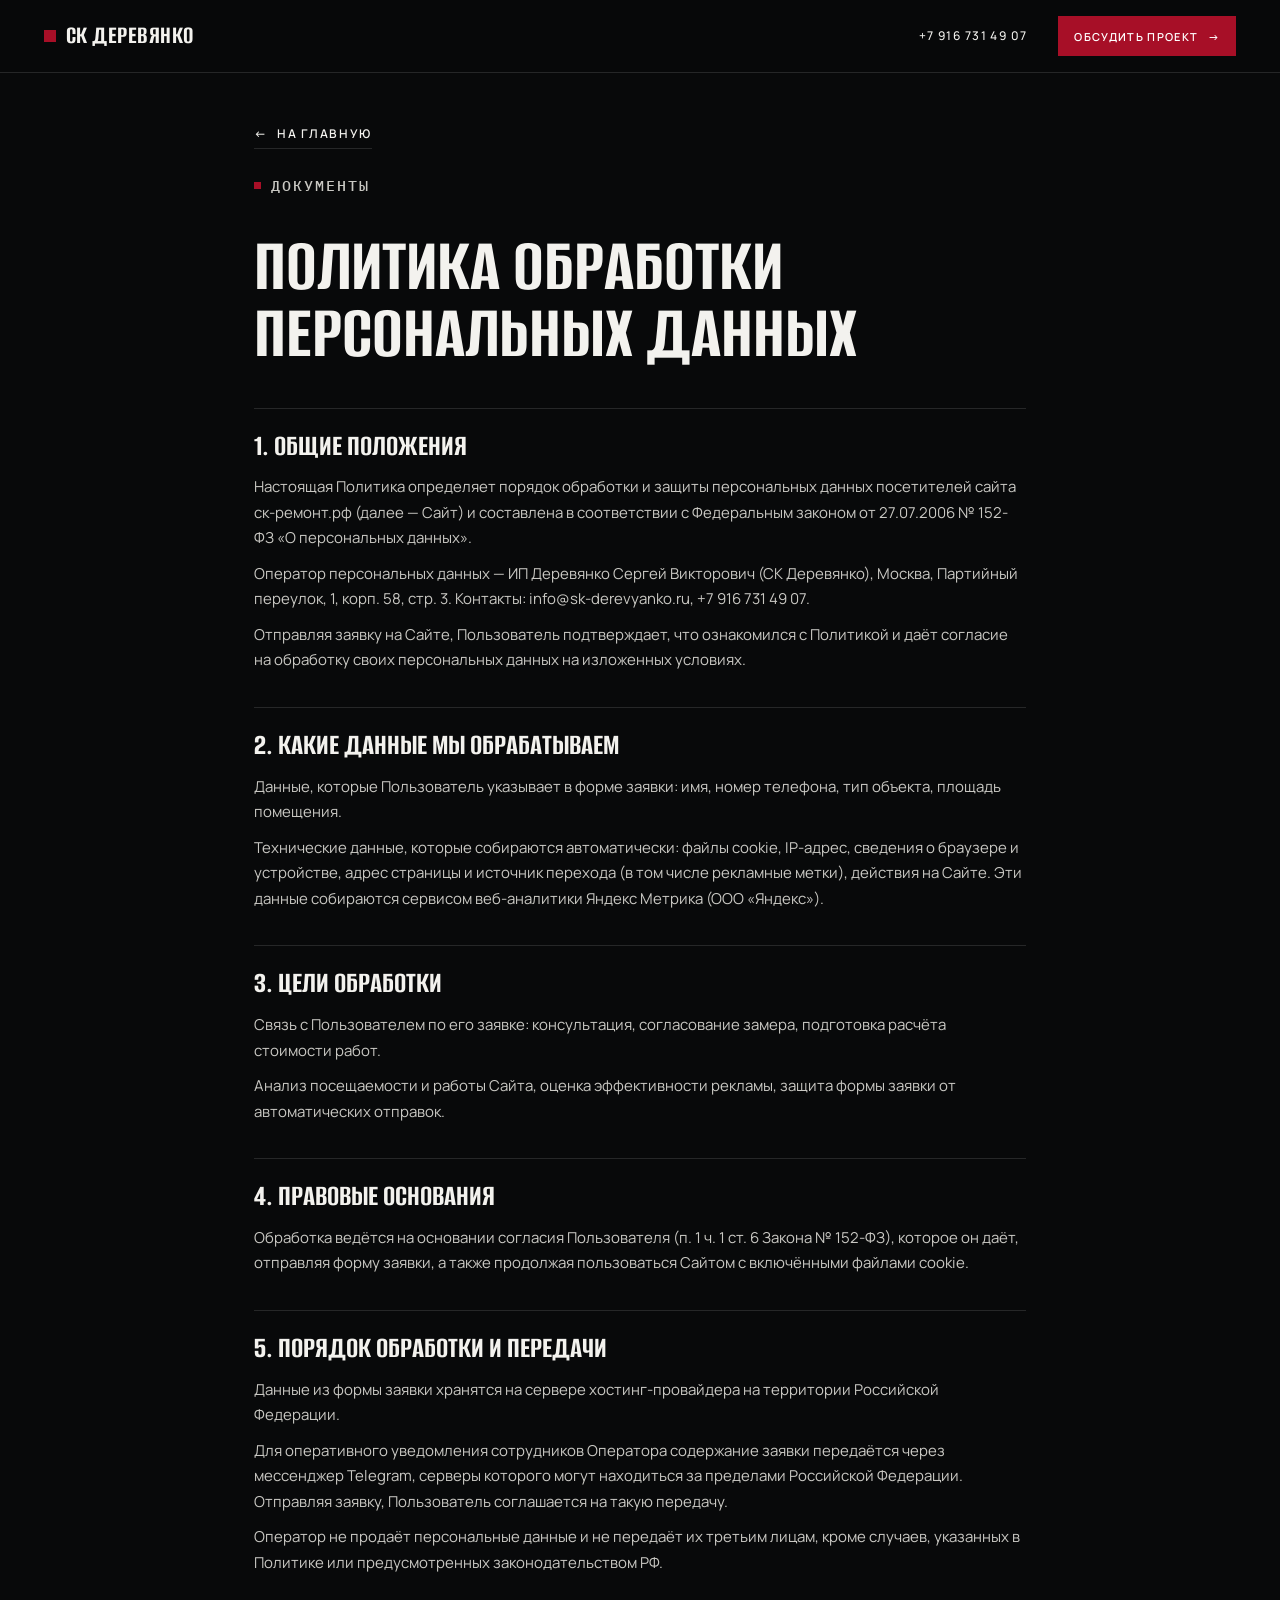
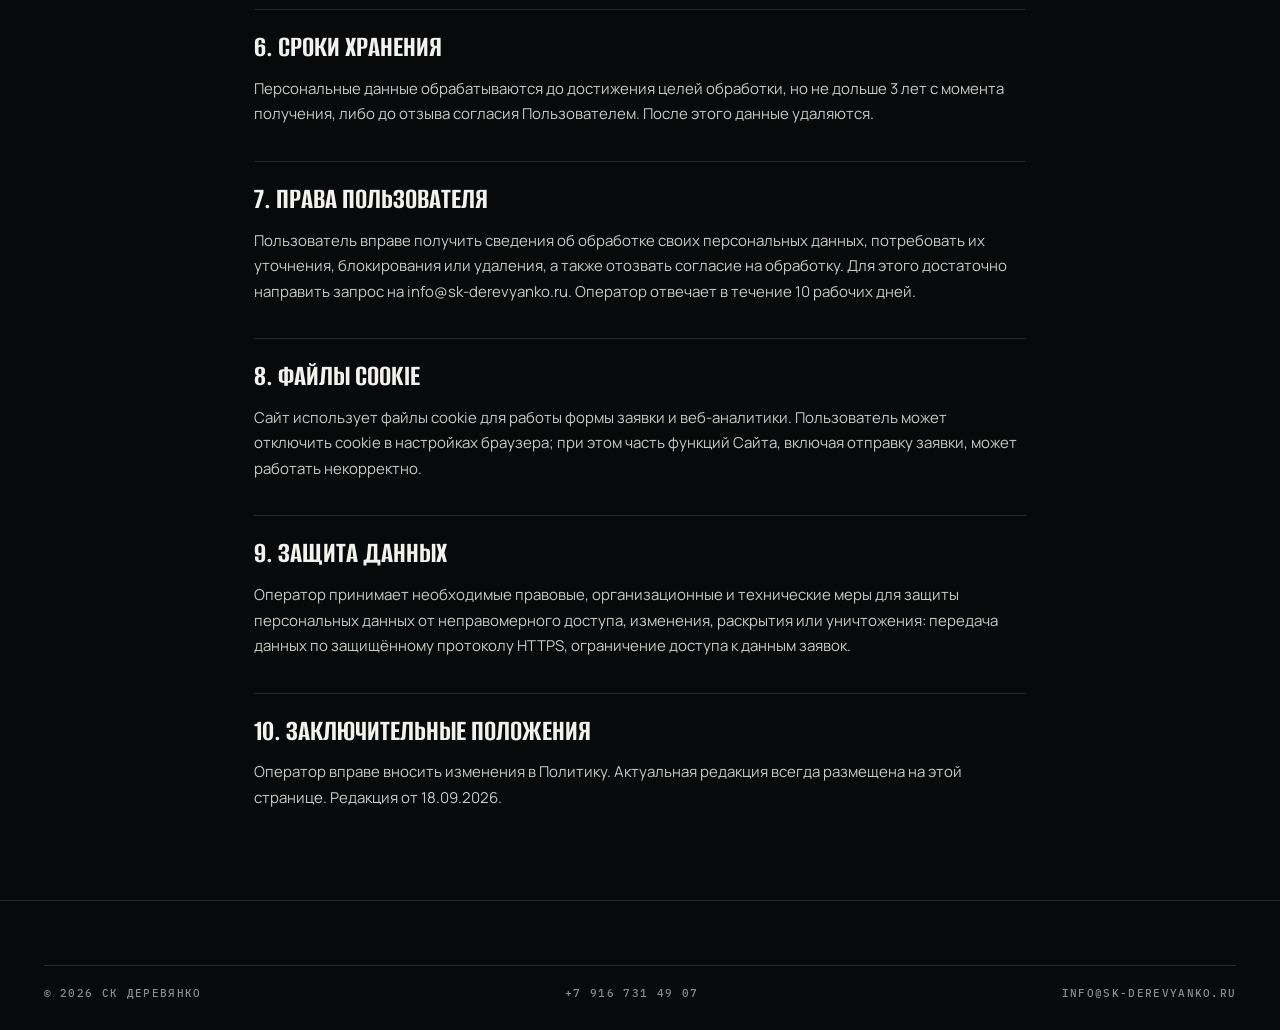
==== politika.html @ c88c9249 "Своя страница политики обработки персональных данных вместо ссылки на старый сайт Co-Authored-By: Cl" ====
<!doctype html><html lang="ru"><head><meta charset="utf-8"><meta name="viewport" content="width=device-width, initial-scale=1">
<title>Политика обработки персональных данных — СК Деревянко</title>
<meta name="robots" content="noindex, nofollow"><meta name="yandex" content="noindex, nofollow"><meta name="theme-color" content="#08090A">
<link rel="icon" href="assets/img/favicon.svg" type="image/svg+xml">
<link rel="preconnect" href="https://fonts.googleapis.com"><link rel="preconnect" href="https://fonts.gstatic.com" crossorigin>
<link rel="stylesheet" href="https://fonts.googleapis.com/css2?family=Alumni+Sans:wght@700;800&family=Manrope:wght@400;500;600&family=IBM+Plex+Mono:wght@500&display=swap">
<link rel="stylesheet" href="assets/css/site.css?v=5c4cd263">
</head><body class="policy-page">
<header class="hdr solid"><div class="hdr-in"><a class="logo" href="./"><i></i><b>СК Деревянко</b></a><a class="hdr-tel" href="tel:+79167314907">+7 916 731 49 07</a><a class="btn btn-s" href="./#form">Обсудить проект <span>→</span></a></div></header>
<main class="policy"><a class="lnk" href="./"><span>←</span> На главную</a>
<p class="lbl"><i></i>Документы</p><h1 class="mid">Политика обработки персональных данных</h1>
<section><h2>1. Общие положения</h2><p>Настоящая Политика определяет порядок обработки и защиты персональных данных посетителей сайта ск-ремонт.рф (далее — Сайт) и составлена в соответствии с Федеральным законом от 27.07.2006 № 152-ФЗ «О персональных данных».</p><p>Оператор персональных данных — ИП Деревянко Сергей Викторович (СК Деревянко), Москва, Партийный переулок, 1, корп. 58, стр. 3. Контакты: info@sk-derevyanko.ru, +7 916 731 49 07.</p><p>Отправляя заявку на Сайте, Пользователь подтверждает, что ознакомился с Политикой и даёт согласие на обработку своих персональных данных на изложенных условиях.</p></section>
<section><h2>2. Какие данные мы обрабатываем</h2><p>Данные, которые Пользователь указывает в форме заявки: имя, номер телефона, тип объекта, площадь помещения.</p><p>Технические данные, которые собираются автоматически: файлы cookie, IP-адрес, сведения о браузере и устройстве, адрес страницы и источник перехода (в том числе рекламные метки), действия на Сайте. Эти данные собираются сервисом веб-аналитики Яндекс Метрика (ООО «Яндекс»).</p></section>
<section><h2>3. Цели обработки</h2><p>Связь с Пользователем по его заявке: консультация, согласование замера, подготовка расчёта стоимости работ.</p><p>Анализ посещаемости и работы Сайта, оценка эффективности рекламы, защита формы заявки от автоматических отправок.</p></section>
<section><h2>4. Правовые основания</h2><p>Обработка ведётся на основании согласия Пользователя (п. 1 ч. 1 ст. 6 Закона № 152-ФЗ), которое он даёт, отправляя форму заявки, а также продолжая пользоваться Сайтом с включёнными файлами cookie.</p></section>
<section><h2>5. Порядок обработки и передачи</h2><p>Данные из формы заявки хранятся на сервере хостинг-провайдера на территории Российской Федерации.</p><p>Для оперативного уведомления сотрудников Оператора содержание заявки передаётся через мессенджер Telegram, серверы которого могут находиться за пределами Российской Федерации. Отправляя заявку, Пользователь соглашается на такую передачу.</p><p>Оператор не продаёт персональные данные и не передаёт их третьим лицам, кроме случаев, указанных в Политике или предусмотренных законодательством РФ.</p></section>
<section><h2>6. Сроки хранения</h2><p>Персональные данные обрабатываются до достижения целей обработки, но не дольше 3 лет с момента получения, либо до отзыва согласия Пользователем. После этого данные удаляются.</p></section>
<section><h2>7. Права Пользователя</h2><p>Пользователь вправе получить сведения об обработке своих персональных данных, потребовать их уточнения, блокирования или удаления, а также отозвать согласие на обработку. Для этого достаточно направить запрос на info@sk-derevyanko.ru. Оператор отвечает в течение 10 рабочих дней.</p></section>
<section><h2>8. Файлы cookie</h2><p>Сайт использует файлы cookie для работы формы заявки и веб-аналитики. Пользователь может отключить cookie в настройках браузера; при этом часть функций Сайта, включая отправку заявки, может работать некорректно.</p></section>
<section><h2>9. Защита данных</h2><p>Оператор принимает необходимые правовые, организационные и технические меры для защиты персональных данных от неправомерного доступа, изменения, раскрытия или уничтожения: передача данных по защищённому протоколу HTTPS, ограничение доступа к данным заявок.</p></section>
<section><h2>10. Заключительные положения</h2><p>Оператор вправе вносить изменения в Политику. Актуальная редакция всегда размещена на этой странице. Редакция от 18.09.2026.</p></section>
</main>
<footer class="ftr"><div class="ftr-bot"><span>© 2026 СК Деревянко</span><a href="tel:+79167314907">+7 916 731 49 07</a><a href="mailto:info@sk-derevyanko.ru">info@sk-derevyanko.ru</a></div></footer>
</body></html>
---- assets/css/site.css ----
/* СК Деревянко — dark editorial architecture */
:root{
  --bg:#08090A; --bg2:#141516; --tx:#F3F2EE; --tx2:#8B8B87; --line:rgba(255,255,255,.12);
  --red:#A70F27; --red2:#8E1023;
  --pad:clamp(16px,3.4vw,56px); --gap:clamp(12px,1.6vw,24px);
  --disp:"Alumni Sans","Arial Narrow",sans-serif; --body:"Manrope",system-ui,sans-serif; --mono:"IBM Plex Mono",ui-monospace,monospace;
  --giant:clamp(84px,12.4vw,210px); --ease:cubic-bezier(.2,.7,.1,1);
  color-scheme:dark;
}
*,*::before,*::after{box-sizing:border-box}
html{-webkit-text-size-adjust:100%;scroll-behavior:smooth;scroll-padding-top:72px}
body{margin:0;background:var(--bg);color:var(--tx);font:400 16px/1.6 var(--body);overflow-x:hidden;-webkit-font-smoothing:antialiased}
img{display:block;max-width:100%;height:auto}
picture{display:block}
a{color:inherit;text-decoration:none}
button{font:inherit;color:inherit;background:none;border:0;padding:0;cursor:pointer}
h1,h2,h3,p,ul,ol,dl,dd,figure,blockquote{margin:0}
ul,ol{padding:0;list-style:none}
::selection{background:var(--red);color:#fff}
:focus-visible{outline:1px solid var(--red);outline-offset:4px}
.skip{position:absolute;left:-9999px;top:8px;z-index:100;background:var(--tx);color:var(--bg);padding:8px 14px}
.skip:focus{left:8px}

/* ── общие элементы ───────────────────────────────────────── */
.lbl{font:500 11px/1.2 var(--mono);letter-spacing:.14em;text-transform:uppercase;color:var(--tx2);display:flex;align-items:center;gap:10px}
.lbl i{width:7px;height:7px;background:var(--red);flex:none}
.giant{font:700 var(--giant)/.84 var(--disp);text-transform:uppercase;letter-spacing:-.01em}
.mid{font:700 clamp(52px,6.4vw,104px)/.88 var(--disp);text-transform:uppercase}
.ln{display:block;overflow:hidden;padding-bottom:.02em}
.ln>span{display:inline-block;transform:translateY(105%);transition:transform 1.1s var(--ease)}
.in .ln>span,.ln.in>span{transform:none}
.ln:nth-child(2)>span{transition-delay:.08s}.ln:nth-child(3)>span{transition-delay:.16s}
.ind{padding-left:1.1em}
.num{font:500 12px/1 var(--mono);letter-spacing:.12em;color:var(--red);text-transform:uppercase}
.btn{display:inline-flex;align-items:center;gap:14px;height:56px;padding:0 26px;background:var(--red);color:#fff;
  font:600 13px/1 var(--body);letter-spacing:.12em;text-transform:uppercase;white-space:nowrap;transition:background .3s,transform .3s var(--ease)}
.btn span{transition:transform .3s var(--ease)}
.btn:hover{background:var(--red2)}
.btn:hover span{transform:translateX(4px)}
.btn-s{height:40px;padding:0 16px;font-size:11px;gap:10px}
.lnk{display:inline-flex;align-items:center;gap:10px;font:600 12px/1 var(--body);letter-spacing:.14em;text-transform:uppercase;
  padding:8px 0;border-bottom:1px solid var(--line);transition:border-color .3s,color .3s}
.lnk:hover{border-color:var(--red);color:#fff}
.rv{opacity:0;transform:translateY(28px);transition:opacity .9s var(--ease),transform .9s var(--ease)}
.rv.in{opacity:1;transform:none}
.mask img{clip-path:inset(100% 0 0 0);transform:scale(1.12);transition:clip-path 1.3s var(--ease),transform 1.8s var(--ease)}
.mask.in img{clip-path:inset(0 0 0 0);transform:scale(1)}
.no-js .rv,.no-js .ln>span{opacity:1;transform:none}
.no-js .mask img{clip-path:none;transform:none}
.sec{padding:clamp(96px,14vw,200px) var(--pad) 0;position:relative}
.sec-head{display:grid;grid-template-columns:repeat(12,1fr);column-gap:var(--gap);align-items:end;margin-bottom:clamp(48px,7vw,110px)}
.sec-head .lbl{grid-column:1/-1;margin-bottom:28px}
.sec-head .giant{grid-column:1/9}
.sec-note{grid-column:9/13;color:var(--tx2);font-size:15px;max-width:34ch;padding-bottom:1.2em;border-top:1px solid var(--line);padding-top:16px}

/* ── header ───────────────────────────────────────────────── */
.hdr{position:fixed;inset:0 0 auto;z-index:50;transition:transform .5s var(--ease),background .4s,border-color .4s;border-bottom:1px solid transparent}
.hdr-in{display:flex;align-items:center;gap:clamp(16px,2.4vw,40px);height:72px;padding:0 var(--pad)}
.hdr.solid{background:rgba(8,9,10,.82);backdrop-filter:blur(14px);-webkit-backdrop-filter:blur(14px);border-color:var(--line)}
.hdr.hide{transform:translateY(-100%)}
.logo{display:flex;align-items:center;gap:10px;margin-right:auto;font:700 26px/1 var(--disp);text-transform:uppercase;letter-spacing:.02em}
.logo i{width:12px;height:12px;background:var(--red)}
.nav{display:flex;gap:clamp(16px,2vw,34px)}
.nav a,.hdr-tel{font:500 12px/1 var(--body);letter-spacing:.12em;text-transform:uppercase;color:var(--tx2);transition:color .3s;position:relative}
.nav a::after{content:"";position:absolute;left:0;right:100%;bottom:-8px;height:1px;background:var(--red);transition:right .4s var(--ease)}
.nav a:hover,.nav a.act,.hdr-tel:hover{color:var(--tx)}
.nav a:hover::after,.nav a.act::after{right:0}
.hdr-tel{color:var(--tx);white-space:nowrap}
.burger{display:none;width:44px;height:44px;position:relative}
.burger i{position:absolute;left:10px;right:10px;height:1.5px;background:var(--tx);transition:transform .4s var(--ease),top .4s var(--ease)}
.burger i:first-child{top:17px}.burger i:last-child{top:26px}
.burger[aria-expanded=true] i:first-child{top:21px;transform:rotate(45deg)}
.burger[aria-expanded=true] i:last-child{top:21px;transform:rotate(-45deg)}
.menu{position:fixed;inset:0;z-index:45;background:var(--bg);padding:96px var(--pad) calc(32px + env(safe-area-inset-bottom));display:flex;flex-direction:column;gap:40px;overflow-y:auto}
.menu[hidden]{display:none}
.menu nav{display:flex;flex-direction:column}
.menu nav a{font:700 clamp(56px,15vw,96px)/1 var(--disp);text-transform:uppercase;padding:6px 0;border-bottom:1px solid var(--line);display:flex;align-items:baseline;gap:14px}
.menu nav em{font:500 12px/1 var(--mono);font-style:normal;color:var(--red)}
.menu-foot{display:flex;justify-content:space-between;gap:16px;font:600 14px/1.4 var(--body)}

/* ── hero ─────────────────────────────────────────────────── */
.hero{position:relative;min-height:100vh;min-height:100svh;padding:104px var(--pad) 40px;display:grid;
  grid-template-columns:repeat(12,1fr);grid-template-rows:auto 1fr auto;column-gap:var(--gap)}
.hero-top{grid-column:1/7;grid-row:1;display:flex;justify-content:space-between;gap:24px;position:relative;z-index:2}
.coord{font:400 11px/1.6 var(--mono);color:var(--tx2);letter-spacing:.08em;text-align:right}
.hero-img{grid-column:7/13;grid-row:1/4;margin-top:-104px;margin-right:calc(var(--pad)*-1);position:relative;height:100svh;max-height:1100px;min-height:640px}
.hero-img picture,.hero-img img{height:100%;width:100%;object-fit:cover}
.hero-img::after{content:"";position:absolute;inset:0;background:linear-gradient(90deg,var(--bg) 0,rgba(8,9,10,.35) 28%,rgba(8,9,10,0) 60%),linear-gradient(0deg,rgba(8,9,10,.7),rgba(8,9,10,0) 40%);pointer-events:none}
.cap{position:absolute;right:var(--pad);top:108px;z-index:2;display:flex;flex-direction:column;align-items:flex-end;gap:6px;font:500 11px/1 var(--mono);letter-spacing:.14em}
.cap span:first-child{color:var(--red)}
.hero-h{grid-column:1/-1;grid-row:2;align-self:center;position:relative;z-index:2;margin:40px 0}
.hero-h .big{display:block;font:800 clamp(92px,15.2vw,262px)/.8 var(--disp);text-transform:uppercase;letter-spacing:-.012em}
.hero-h .big .ln:nth-child(2){padding-left:.9em}
.hero-h .sub{display:block;margin:22px 0 0 calc(.9 * clamp(92px,15.2vw,262px));font:500 12px/1.4 var(--mono);letter-spacing:.16em;text-transform:uppercase;color:var(--tx2)}
.hero-foot{grid-column:1/-1;grid-row:3;display:grid;grid-template-columns:repeat(12,1fr);column-gap:var(--gap);align-items:end;position:relative;z-index:2}
.hero-txt{grid-column:1/5;font-size:clamp(16px,1.3vw,19px);line-height:1.5;max-width:36ch}
.gift{grid-column:5/8;display:flex;gap:10px;align-items:center;font:500 11px/1.4 var(--mono);letter-spacing:.12em;text-transform:uppercase;color:var(--tx)}
.gift i{width:8px;height:8px;background:var(--red);flex:none;animation:pulse 2.4s infinite}
@keyframes pulse{50%{opacity:.25}}
.hero-act{grid-column:8/13;display:flex;align-items:center;justify-content:flex-end;gap:28px;flex-wrap:wrap}
.scroll-line{position:absolute;left:var(--pad);bottom:0;width:1px;height:28px;background:var(--line);overflow:hidden}
.scroll-line i{position:absolute;inset:0;background:var(--red);animation:drop 2s var(--ease) infinite}
@keyframes drop{0%{transform:translateY(-100%)}100%{transform:translateY(100%)}}

/* ── statement ────────────────────────────────────────────── */
.stmt{position:relative;padding:clamp(140px,18vw,280px) var(--pad);min-height:120vh;display:flex;flex-direction:column;justify-content:center;overflow:hidden;border-top:1px solid var(--line)}
.stmt .giant{position:relative;z-index:2;font-size:clamp(88px,14vw,240px);mix-blend-mode:difference}
.stmt-pic{position:absolute;width:clamp(120px,15vw,230px);z-index:1}
.stmt-pic img{aspect-ratio:3/4;object-fit:cover;filter:grayscale(.35) brightness(.8)}
.stmt-pic figcaption{margin-top:10px;font:500 10px/1 var(--mono);letter-spacing:.14em;text-transform:uppercase;color:var(--tx2)}
.s1{left:52%;top:7%}.s2{right:6%;top:30%;width:clamp(100px,11vw,170px)}.s3{left:14%;bottom:8%}.s4{left:40%;bottom:5%;width:clamp(110px,12vw,190px)}
.stmt-txt{position:relative;z-index:2;align-self:flex-end;max-width:40ch;margin-top:clamp(40px,5vw,80px);color:var(--tx2);font-size:clamp(15px,1.2vw,18px);border-top:1px solid var(--line);padding-top:18px}

/* ── projects ─────────────────────────────────────────────── */
.prj-grid{display:grid;grid-template-columns:repeat(12,1fr);column-gap:var(--gap);row-gap:clamp(48px,5vw,80px);align-items:start}
.card{position:relative}
.card-open{display:block;width:100%;overflow:hidden;position:relative;cursor:pointer}
.card-open img{width:100%;object-fit:cover;transition:clip-path 1.3s var(--ease),transform 1.2s var(--ease),filter .6s}
.card:hover .card-open img,.case-main:hover img{transform:scale(1.03)}
.dot{position:absolute;left:16px;top:16px;width:9px;height:9px;background:var(--red);opacity:0;transform:scale(0);transition:.4s var(--ease)}
.card:hover .dot{opacity:1;transform:none}
.card-meta{display:grid;grid-template-columns:auto 1fr;column-gap:20px;align-items:baseline;margin-top:16px;border-top:1px solid var(--line);padding-top:14px}
.card-meta h3{font:700 clamp(30px,2.8vw,46px)/.95 var(--disp);text-transform:uppercase;grid-column:1/-1;margin:10px 0 10px;transition:color .3s}
.card:hover h3{color:#fff}
.card-meta ul{grid-column:1/-1;display:flex;flex-wrap:wrap;gap:6px 18px;font:500 11px/1.3 var(--mono);letter-spacing:.12em;text-transform:uppercase;color:var(--tx2)}
.prj-grid .card{grid-column:span 4}
.prj-grid .card img{aspect-ratio:4/5}

/* ── case study ───────────────────────────────────────────── */
.case{display:grid;grid-template-columns:repeat(12,1fr);column-gap:var(--gap);row-gap:clamp(32px,4vw,64px);border-top:1px solid var(--line);margin-top:clamp(96px,14vw,200px)}
.case-head{grid-column:1/-1;display:flex;flex-direction:column;gap:28px}
.case-head{position:relative;z-index:2;pointer-events:none}
.case-head .giant{font-size:clamp(84px,15vw,270px);white-space:nowrap;mix-blend-mode:difference}
.case-main{grid-column:1/9;position:relative;margin-top:calc(clamp(96px,16vw,280px)*-.5)}
.case-main img{aspect-ratio:3/2;width:100%;object-fit:cover;transition:clip-path 1.3s var(--ease),transform 1.2s var(--ease)}
.case-spec{grid-column:10/13;align-self:end;display:flex;flex-direction:column}
.case-spec div{border-top:1px solid var(--line);padding:14px 0 18px}
.case-spec dt{font:500 11px/1 var(--mono);letter-spacing:.14em;text-transform:uppercase;color:var(--tx2);margin-bottom:10px}
.case-spec dd{font:700 clamp(24px,2.1vw,34px)/1 var(--disp);text-transform:uppercase}
.case-txt{grid-column:2/7;font-size:clamp(17px,1.4vw,21px);line-height:1.55}
.case-row{grid-column:1/-1;display:grid;grid-template-columns:repeat(12,1fr);column-gap:var(--gap);align-items:start}
.case-row figure:nth-child(1){grid-column:1/4}
.case-row figure:nth-child(2){grid-column:5/10;margin-top:clamp(60px,8vw,140px)}
.case-row figure:nth-child(3){grid-column:10/13}
.case-row img{width:100%;aspect-ratio:3/4;object-fit:cover}
.case-row figure:nth-child(2) img{aspect-ratio:1}
.case-row figcaption{display:flex;justify-content:space-between;margin-top:12px;font:500 11px/1 var(--mono);letter-spacing:.14em;text-transform:uppercase}
.case-row figcaption span{color:var(--red)}

/* ── services ─────────────────────────────────────────────── */
.box{position:relative;border:1px solid var(--line);background:linear-gradient(180deg,rgba(255,255,255,.02),transparent);padding:clamp(22px,2.4vw,36px);
  display:flex;flex-direction:column;gap:16px;transition:border-color .4s,background .4s}
.box:hover{border-color:rgba(255,255,255,.28);background:var(--bg2)}
.box h3{font:700 clamp(34px,3.2vw,54px)/.92 var(--disp);text-transform:uppercase}
.box p{color:var(--tx2);font-size:15px}
.box .price{margin-top:auto;padding-top:20px;border-top:1px solid var(--line);font:700 clamp(40px,3.6vw,60px)/1 var(--disp);color:var(--tx)}
.price small{font:500 13px/1 var(--mono);color:var(--tx2);margin-left:6px;letter-spacing:.06em}
.box .lnk{align-self:flex-start}
.svc-design{display:grid;grid-template-columns:repeat(12,1fr);column-gap:var(--gap)}
.svc-design .box:nth-child(1){grid-column:1/7}
.svc-design .box:nth-child(2){grid-column:7/13}
.art{height:clamp(110px,11vw,160px);margin:-4px 0 8px;color:var(--tx2)}
.art svg{height:100%;width:auto;fill:none;stroke:currentColor;stroke-width:1}
.art svg .t{stroke-dasharray:3 4;stroke:var(--red)}
.art circle{fill:var(--red);stroke:none}
.svc-sub{display:flex;align-items:center;gap:12px;margin:clamp(72px,9vw,140px) 0 28px;font:500 12px/1 var(--mono);letter-spacing:.14em;text-transform:uppercase;color:var(--tx2)}
.svc-sub i{width:7px;height:7px;background:var(--red)}
.svc-tariffs{display:grid;grid-template-columns:repeat(3,1fr);gap:0}
.tariff{border-right-width:0}
.tariff:last-child{border-right-width:1px}
.tariff dl{display:flex;flex-direction:column;gap:12px;margin-top:8px}
.tariff dt{font:500 10px/1 var(--mono);letter-spacing:.14em;text-transform:uppercase;color:var(--red);margin-bottom:4px}
.tariff dd{font-size:14px;line-height:1.5;color:var(--tx)}
.svc-foot{margin-top:24px;color:var(--tx2);font-size:14px;max-width:60ch}

/* ── numbers ──────────────────────────────────────────────── */
.nums-list{display:grid;grid-template-columns:repeat(4,1fr);border-top:1px solid var(--line)}
.nums-list li{padding:28px 20px 36px 0;border-bottom:1px solid var(--line);display:flex;flex-direction:column;gap:14px}
.nums-list li+li{padding-left:20px;border-left:1px solid var(--line)}
.nums-list b{font:800 clamp(72px,7.6vw,136px)/.8 var(--disp);letter-spacing:-.01em;text-transform:uppercase;white-space:nowrap}
.nums-list li:nth-child(odd) b{color:var(--tx)}
.nums-list span{font:500 12px/1.3 var(--mono);letter-spacing:.14em;text-transform:uppercase;color:var(--tx2)}
.nums-list li.wide{grid-column:1/-1;border-left:0;padding-left:0;flex-direction:row;align-items:flex-end;justify-content:space-between;gap:24px}
.nums-list li.wide b{font-size:clamp(64px,8.6vw,150px)}
.nums-list li.wide span{text-align:right}
.nums-facts{display:flex;flex-wrap:wrap;gap:10px 32px;margin-top:28px;font-size:14px;color:var(--tx2)}
.nums-facts li{display:flex;align-items:center;gap:10px}
.nums-facts li::before{content:"";width:5px;height:5px;background:var(--red)}

/* ── about ────────────────────────────────────────────────── */
.about{display:grid;grid-template-columns:repeat(12,1fr);column-gap:var(--gap);align-items:start;border-top:1px solid var(--line);margin-top:clamp(96px,14vw,200px)}
.about-head{grid-column:1/-1;display:flex;flex-direction:column;gap:28px;margin-bottom:clamp(40px,5vw,80px)}
.about-pic{grid-column:1/5;background:#EDEBE6;position:relative}
.about-pic img{width:100%;aspect-ratio:2/3;object-fit:cover;object-position:top}
.about-pic figcaption{position:absolute;left:0;right:0;bottom:0;background:var(--bg);padding:12px 0 0;font:500 11px/1 var(--mono);letter-spacing:.14em;text-transform:uppercase;display:flex;justify-content:space-between}
.about-pic figcaption span{color:var(--red)}
.about-txt{grid-column:6/12;display:flex;flex-direction:column;gap:clamp(40px,5vw,80px);padding-top:clamp(20px,4vw,80px)}
blockquote p{font:600 clamp(40px,4.4vw,76px)/.95 var(--disp);text-transform:uppercase}
blockquote p::before{content:"«";color:var(--red);margin-right:.08em}
blockquote p::after{content:"»";color:var(--red);margin-left:.04em}
blockquote footer{margin-top:28px;display:flex;gap:18px;align-items:baseline;font:500 12px/1 var(--mono);letter-spacing:.14em;text-transform:uppercase}
blockquote footer b{font-weight:500;color:var(--tx)}blockquote footer span{color:var(--tx2)}
.about-txt>p{color:var(--tx2);max-width:52ch;font-size:16px;border-top:1px solid var(--line);padding-top:18px}

/* ── process ──────────────────────────────────────────────── */
.proc{display:grid;grid-template-columns:repeat(12,1fr);column-gap:var(--gap);align-items:start}
.proc-head{grid-column:1/6;position:sticky;top:120px;display:flex;flex-direction:column;gap:28px}
.proc-head .giant{font-size:clamp(76px,9vw,160px)}
.proc-head .sec-note{border:0;padding:0}
.steps{grid-column:7/13;counter-reset:s}
.step{display:grid;grid-template-columns:clamp(84px,9vw,150px) 1fr;column-gap:20px;padding:26px 0 34px;border-top:1px solid var(--line)}
.step:last-child{border-bottom:1px solid var(--line)}
.step-n{font:800 clamp(64px,6.4vw,112px)/.8 var(--disp);color:rgba(243,242,238,.14);transition:color .5s}
.step.act .step-n{color:var(--red)}
.step h3{font:700 clamp(30px,2.6vw,44px)/1 var(--disp);text-transform:uppercase;margin:4px 0 10px}
.step p{color:var(--tx2);font-size:15px;max-width:44ch}

/* ── faq ──────────────────────────────────────────────────── */
.faq{display:grid;grid-template-columns:repeat(12,1fr);column-gap:var(--gap)}
.faq-head{grid-column:1/5;display:flex;flex-direction:column;gap:28px}
.faq-list{grid-column:6/13}
details{border-top:1px solid var(--line)}
details:last-child{border-bottom:1px solid var(--line)}
summary{list-style:none;cursor:pointer;display:flex;justify-content:space-between;gap:20px;align-items:center;padding:22px 0;
  font:700 clamp(24px,2vw,32px)/1.05 var(--disp);text-transform:uppercase;transition:color .3s}
summary::-webkit-details-marker{display:none}
summary:hover{color:#fff}
summary i{position:relative;width:14px;height:14px;flex:none}
summary i::before,summary i::after{content:"";position:absolute;left:0;right:0;top:50%;height:1px;background:var(--red);transition:transform .4s var(--ease)}
summary i::after{transform:rotate(90deg)}
details[open] summary i::after{transform:rotate(0)}
details p{color:var(--tx2);padding:0 0 26px;max-width:62ch;font-size:15px}

/* ── cta / form ───────────────────────────────────────────── */
.cta{position:relative;min-height:88vh;margin-top:clamp(96px,14vw,200px);padding:clamp(72px,8vw,120px) var(--pad);border-top:1px solid var(--line);
  display:grid;grid-template-columns:repeat(12,1fr);column-gap:var(--gap);align-content:space-between;overflow:hidden}
.cta .lbl{grid-column:1/-1}
.cta-glow{position:absolute;right:-20vw;bottom:-40vw;width:80vw;height:80vw;border-radius:50%;background:radial-gradient(closest-side,rgba(167,15,39,.28),rgba(167,15,39,0));pointer-events:none}
.cta-h{grid-column:1/-1;font-size:clamp(110px,19vw,340px);margin:40px 0;position:relative}
.cta-side{grid-column:8/13;display:flex;flex-direction:column;align-items:flex-start;gap:22px;position:relative}
.cta-side p{color:var(--tx2);font-size:clamp(16px,1.3vw,19px);max-width:34ch}
.cta-tel{font:700 clamp(40px,4vw,68px)/1 var(--disp);letter-spacing:.01em;white-space:nowrap}
.cta-tel:hover{color:#fff}
.form-sec{display:grid;grid-template-columns:repeat(12,1fr);column-gap:var(--gap);padding-top:clamp(72px,9vw,140px);padding-bottom:clamp(72px,9vw,140px);background:var(--bg2);margin-top:0}
.form-head{grid-column:1/5;display:flex;flex-direction:column;gap:24px}
.form-head>p{color:var(--tx2);max-width:34ch}
.form-alt{display:flex;flex-direction:column;gap:8px;font:600 15px/1.4 var(--body)}
.form-alt a{border-bottom:1px solid var(--line)}
.form-alt a:hover{border-color:var(--red)}
.lead{grid-column:6/13;display:grid;grid-template-columns:1fr 1fr;column-gap:var(--gap);row-gap:28px;align-content:start}
.fld{display:flex;flex-direction:column;gap:8px;border:0;margin:0;padding:0;min-width:0}
.fld span,.fld legend{font:500 11px/1 var(--mono);letter-spacing:.14em;text-transform:uppercase;color:var(--tx2);padding:0}
.fld input:not([type=radio]){width:100%;height:56px;background:transparent;border:0;border-bottom:1px solid rgba(255,255,255,.28);color:var(--tx);
  font:500 20px/1 var(--body);padding:0;border-radius:0;transition:border-color .3s;-moz-appearance:textfield}
.fld input::-webkit-outer-spin-button,.fld input::-webkit-inner-spin-button{-webkit-appearance:none;margin:0}
.fld input:focus{outline:0;border-color:var(--red)}
.fld.err input{border-color:#ff4d63}
.types{grid-column:1/-1}
.types legend{margin-bottom:14px}
.types div{display:flex;flex-wrap:wrap;gap:8px}
.types label{position:relative;cursor:pointer}
.types input{position:absolute;opacity:0;pointer-events:none}
.types label span{display:block;padding:12px 16px;border:1px solid var(--line);font:500 14px/1 var(--body);color:var(--tx2);letter-spacing:0;text-transform:none;transition:.3s}
.types label:hover span{border-color:rgba(255,255,255,.36);color:var(--tx)}
.types input:checked+span{border-color:var(--red);color:var(--tx);background:rgba(167,15,39,.14)}
.types input:focus-visible+span{outline:1px solid var(--red);outline-offset:3px}
.capf{grid-column:1/-1}
.cap-row{display:flex;align-items:center;gap:12px;flex-wrap:wrap}
.cap-img{display:block;width:160px;height:52px;border:1px solid var(--line)}
.cap-new{width:52px;height:52px;border:1px solid var(--line);background:transparent;color:var(--tx);font-size:22px;cursor:pointer;transition:.3s}
.cap-new:hover{border-color:var(--red)}
.cap-row input{flex:1;min-width:140px;max-width:220px;letter-spacing:.2em;text-transform:uppercase}
.form-act{grid-column:1/-1;display:flex;align-items:center;gap:24px;flex-wrap:wrap;margin-top:8px}
.consent{font-size:12px;color:var(--tx2);max-width:36ch;line-height:1.5}
.consent a{border-bottom:1px solid var(--line)}
.hp{position:absolute;left:-9999px;width:1px;height:1px;overflow:hidden}
.form-msg{grid-column:1/-1;font-size:15px;min-height:1.5em}
.form-msg.ok{color:var(--tx)}.form-msg.bad{color:#ff6b7d}
.lead.sending button{opacity:.6;pointer-events:none}

/* ── footer ───────────────────────────────────────────────── */
.ftr{padding:clamp(64px,8vw,120px) var(--pad) 28px;border-top:1px solid var(--line)}
.ftr-word{font:800 clamp(64px,19.6vw,420px)/.8 var(--disp);text-transform:uppercase;white-space:nowrap;letter-spacing:-.01em;margin-bottom:clamp(48px,6vw,96px)}
.ftr-grid{display:grid;grid-template-columns:repeat(4,1fr);gap:32px var(--gap)}
.ftr-grid .lbl{margin-bottom:16px}
.ftr-grid p:not(.lbl){font-size:15px;line-height:1.9}
.ftr-grid a:hover{color:#fff;border-bottom:1px solid var(--red)}
.ftr-bot{display:flex;justify-content:space-between;gap:16px;flex-wrap:wrap;margin-top:64px;padding-top:20px;border-top:1px solid var(--line);
  font:500 11px/1.4 var(--mono);letter-spacing:.12em;text-transform:uppercase;color:var(--tx2)}
.ftr-note{margin-top:16px;font-size:11px;color:#5d5d5a}

/* ── страница объекта ─────────────────────────────────────── */
.pv{position:fixed;inset:0;z-index:60;background:var(--bg);overflow-y:auto;overscroll-behavior:contain;padding:0 var(--pad) clamp(64px,8vw,120px);
  animation:pvIn .6s var(--ease)}
.pv[hidden]{display:none}
@keyframes pvIn{from{opacity:0;transform:translateY(40px)}to{opacity:1;transform:none}}
.pv-bar{position:sticky;top:0;z-index:2;display:flex;justify-content:space-between;align-items:center;height:72px;background:rgba(8,9,10,.86);
  backdrop-filter:blur(12px);-webkit-backdrop-filter:blur(12px);margin:0 calc(var(--pad)*-1);padding:0 var(--pad);border-bottom:1px solid var(--line)}
.pv-back span{transition:transform .3s var(--ease)}
.pv-back:hover span{transform:translateX(-4px)}
.pv-head{display:grid;grid-template-columns:repeat(12,1fr);column-gap:var(--gap);align-items:end;padding:clamp(56px,8vw,120px) 0 clamp(40px,5vw,72px)}
.pv-head .lbl{grid-column:1/-1;margin-bottom:24px}
.pv-head .giant{grid-column:1/9;font-size:clamp(72px,10.4vw,180px)}
.pv-meta{grid-column:9/13;display:flex;flex-direction:column}
.pv-meta li{display:flex;justify-content:space-between;gap:16px;border-top:1px solid var(--line);padding:12px 0;font:700 clamp(22px,1.8vw,28px)/1 var(--disp);text-transform:uppercase}
.pv-meta span{font:500 11px/1 var(--mono);letter-spacing:.14em;color:var(--tx2);align-self:center}
.pv-grid{columns:3;column-gap:var(--gap)}
.pv-ph{display:block;width:100%;margin:0 0 var(--gap);break-inside:avoid;position:relative;overflow:hidden;background:var(--bg2)}
.pv-ph img{width:100%;transition:transform 1s var(--ease),opacity .4s}
.pv-ph:hover img{transform:scale(1.03)}
.pv-ph span{position:absolute;left:12px;top:12px;font:500 11px/1 var(--mono);letter-spacing:.12em;color:#fff;background:rgba(8,9,10,.6);padding:6px 8px}
.pv-next{display:flex;flex-direction:column;gap:18px;margin-top:clamp(64px,8vw,120px);padding-top:24px;border-top:1px solid var(--line)}
.pv-next b{font:800 clamp(64px,9vw,160px)/.86 var(--disp);text-transform:uppercase;transition:color .3s}
.pv-next em{font-style:normal;color:var(--red);display:inline-block;transition:transform .4s var(--ease)}
.pv-next:hover b{color:#fff}.pv-next:hover em{transform:translateX(12px)}
.pv-cta{display:flex;justify-content:space-between;align-items:center;gap:20px;flex-wrap:wrap;margin-top:clamp(48px,6vw,80px);padding:28px 0;border-top:1px solid var(--line);border-bottom:1px solid var(--line)}
.pv-cta p{font:700 clamp(28px,2.6vw,42px)/1 var(--disp);text-transform:uppercase}
.case-row-link{grid-column:10/13;align-self:start}
.card-meta h3 a:hover{color:#fff}

/* ── lightbox / cursor ────────────────────────────────────── */
.lb{position:fixed;inset:0;z-index:85;background:rgba(8,9,10,.96);display:grid;grid-template-columns:80px 1fr 80px;align-items:center;padding:64px 12px 24px}
.lb[hidden]{display:none}
.lb figure{height:100%;display:flex;flex-direction:column;align-items:center;justify-content:center;gap:14px;min-width:0}
.lb img{max-height:calc(100vh - 140px);max-height:calc(100svh - 140px);width:auto;object-fit:contain}
.lb figcaption{font:500 11px/1.4 var(--mono);letter-spacing:.14em;text-transform:uppercase;color:var(--tx2);text-align:center}
.lb-x{position:absolute;top:18px;right:var(--pad);font:500 12px/1 var(--mono);letter-spacing:.14em;text-transform:uppercase;padding:10px 0}
.lb-p,.lb-n{height:64px;font-size:28px;color:var(--tx2);transition:color .3s}
.lb-p:hover,.lb-n:hover{color:var(--red)}
.cursor{position:fixed;left:0;top:0;z-index:90;width:84px;height:84px;margin:-42px 0 0 -42px;border-radius:50%;background:var(--red);color:#fff;
  display:flex;align-items:center;justify-content:center;font:600 12px/1 var(--mono);letter-spacing:.16em;text-transform:uppercase;
  pointer-events:none;transform:scale(0);transition:transform .35s var(--ease)}
.cursor.on{transform:scale(1)}
@media (hover:hover) and (pointer:fine){[data-view],[data-view] .card-open{cursor:none}}

/* ── мобильная кнопка заявки ─────────────────────────────── */
.m-cta{display:none}
@media (max-width:900px){
  .m-cta{display:flex;align-items:center;justify-content:space-between;position:fixed;left:12px;right:12px;bottom:calc(12px + env(safe-area-inset-bottom));
    z-index:40;height:56px;padding:0 22px;background:var(--red);color:#fff;font:600 13px/1 var(--body);letter-spacing:.12em;text-transform:uppercase;
    box-shadow:0 10px 30px rgba(0,0,0,.45);transition:transform .45s var(--ease),opacity .3s}
  .m-cta.off{transform:translateY(calc(100% + 24px));opacity:0;pointer-events:none}
  .menu-open .m-cta{display:none}
  .ftr{padding-bottom:calc(96px + env(safe-area-inset-bottom))}
}

/* ── адаптив ──────────────────────────────────────────────── */
@media (max-width:1180px){
  .nav{display:none}
  .burger{display:block}
  .svc-tariffs{grid-template-columns:1fr 1fr}
  .tariff:nth-child(2){border-right-width:1px}
  .tariff:nth-child(3){grid-column:1/-1;border-top-width:0}
  .nums-list{grid-template-columns:1fr 1fr}
  .nums-list li:nth-child(3){border-left:0;padding-left:0}
}
@media (max-width:900px){
  .hdr-tel{display:none}
  .hero{grid-template-rows:auto auto 1fr auto}
  .hero-img{grid-column:1/-1;grid-row:1/5;margin:-104px calc(var(--pad)*-1) 0;height:100svh;min-height:600px}
  .hero-img::after{background:linear-gradient(0deg,var(--bg) 8%,rgba(8,9,10,.55) 45%,rgba(8,9,10,.25) 70%,rgba(8,9,10,.6))}
  .hero-top{grid-column:1/-1}
  .hero-h{grid-row:3;align-self:end;margin:0 0 28px}
  .hero-h .sub{margin-left:0}
  .hero-foot{grid-row:4;row-gap:22px}
  .hero-txt,.gift,.hero-act{grid-column:1/-1}
  .hero-act{justify-content:flex-start}
  .sec-head .giant{grid-column:1/-1}
  .sec-note{grid-column:1/-1;margin-top:28px;max-width:none}
  .prj-grid{row-gap:56px}
  .prj-grid .card{grid-column:span 6}
  .case-main,.case-spec,.case-txt{grid-column:1/-1}
  .case-main{margin-top:0}
  .case-spec{display:grid;grid-template-columns:1fr 1fr;column-gap:var(--gap)}
  .case-row figure:nth-child(1){grid-column:1/7}
  .case-row figure:nth-child(2){grid-column:7/13;margin-top:80px}
  .case-row figure:nth-child(3){grid-column:3/11;margin-top:40px}
  .svc-design .box{grid-column:1/-1!important;margin-top:0!important}
  .svc-design .box+.box{border-top-width:0}
  .about-pic{grid-column:1/8}
  .about-txt{grid-column:1/-1}
  .proc-head{grid-column:1/-1;position:static;margin-bottom:40px}
  .steps{grid-column:1/-1}
  .faq-head,.faq-list{grid-column:1/-1}
  .faq-head{margin-bottom:32px}
  .cta-side{grid-column:1/-1}
  .form-head,.lead{grid-column:1/-1}
  .form-head{margin-bottom:48px}
  .ftr-grid{grid-template-columns:1fr 1fr}
  .pv-head .giant,.pv-meta{grid-column:1/-1}
  .pv-meta{margin-top:32px}
  .pv-grid{columns:2}
  .case-row-link{grid-column:1/-1}
}
@media (max-width:600px){
  body{font-size:15px}
  :root{--giant:clamp(64px,19vw,96px)}
  .hdr-in{height:64px;gap:10px}
  .hdr .btn-s{display:none}
  .logo{font-size:23px}
  .hero{padding-top:88px;padding-bottom:28px}
  .coord{display:none}
  .cap{top:84px}
  .hero-h .big{font-size:clamp(76px,23vw,120px);line-height:.82}
  .hero-h .big .ln:nth-child(2){padding-left:0}
  .hero-act{gap:18px}
  .hero-act .btn{width:100%;justify-content:space-between}
  .ind{padding-left:.5em}
  .cap{display:none}
  .stmt{min-height:auto;padding-top:96px;padding-bottom:96px;display:grid;grid-template-columns:repeat(3,1fr);column-gap:10px;row-gap:40px}
  .stmt-pic{position:static;width:auto!important;transform:none!important}
  .stmt-pic.s4{display:none}
  .stmt-pic.s2{margin-top:32px}
  .stmt .giant,.stmt-txt{grid-column:1/-1}
  .stmt .giant{font-size:clamp(60px,18.6vw,100px);mix-blend-mode:normal}
  .stmt-txt{margin-top:0}
  .nums-list li.wide b{font-size:clamp(44px,13.4vw,72px)}
  .prj-grid .card{grid-column:1/-1}
  .card-meta{display:flex;flex-direction:column;gap:0}
  .card-meta h3{margin:8px 0}
  .case-head .giant{font-size:clamp(56px,17.4vw,110px)}
  .case-spec{grid-template-columns:1fr}
  .case-row{row-gap:36px}
  .case-row figure:nth-child(n){grid-column:1/-1;margin-top:0}
  .case-row figure:nth-child(2) img{aspect-ratio:4/5}
  .svc-tariffs{grid-template-columns:1fr}
  .tariff{border-right-width:1px;border-top-width:0}
  .tariff:first-child{border-top-width:1px}
  .tariff:nth-child(3){grid-column:auto}
  .nums-list{grid-template-columns:1fr}
  .nums-list li,.nums-list li+li{border-left:0;padding-left:0}
  .nums-list li.wide{flex-direction:column;align-items:flex-start}
  .nums-list li.wide span{text-align:left}
  .about-pic{grid-column:1/-1}
  .step{grid-template-columns:64px 1fr;column-gap:14px}
  .cta{min-height:auto}
  .cta-h{font-size:clamp(84px,27vw,140px)}
  .cta-side .btn{width:100%;justify-content:space-between}
  .lead{grid-template-columns:1fr}
  .form-act .btn{width:100%;justify-content:space-between}
  .ftr-grid{grid-template-columns:1fr}
  .pv-grid{columns:2;column-gap:8px}
  .pv-ph{margin-bottom:8px}
  .pv-ph span{left:6px;top:6px;padding:4px 6px;font-size:10px}
  .pv-head .giant{font-size:clamp(56px,16vw,96px)}
  .pv-cta .btn{width:100%;justify-content:space-between}
  .pv-bar{height:64px}
  .ftr-word{font-size:clamp(48px,19.4vw,120px)}
  .lb{grid-template-columns:1fr 1fr;grid-template-rows:1fr auto;padding:56px 8px 16px}
  .lb figure{grid-column:1/-1}
  .lb img{max-height:calc(100svh - 170px)}
}
@media (prefers-reduced-motion:reduce){
  html{scroll-behavior:auto}
  *,*::before,*::after{animation:none!important;transition-duration:.01ms!important}
  .rv,.ln>span{opacity:1!important;transform:none!important}
  .mask img{clip-path:none!important;transform:none!important}
}

/* ── страница политики ────────────────────────────────────── */
.policy{max-width:860px;margin:0 auto;padding:120px var(--pad) 80px;display:flex;flex-direction:column;gap:24px}
.policy .lnk{align-self:flex-start}
.policy .mid{font-size:clamp(44px,6vw,84px);margin-bottom:16px}
.policy section{border-top:1px solid var(--line);padding-top:20px}
.policy h2{font:700 clamp(24px,2.4vw,32px)/1.1 var(--disp);text-transform:uppercase;margin-bottom:12px}
.policy p{color:#c9c8c3;font-size:15px;line-height:1.7;margin-bottom:10px}
.policy-page .ftr{padding-top:0}
@media (max-width:600px){.policy{padding-top:96px}.policy-page .hdr .btn-s{display:none}.policy-page .hdr-tel{display:inline}}
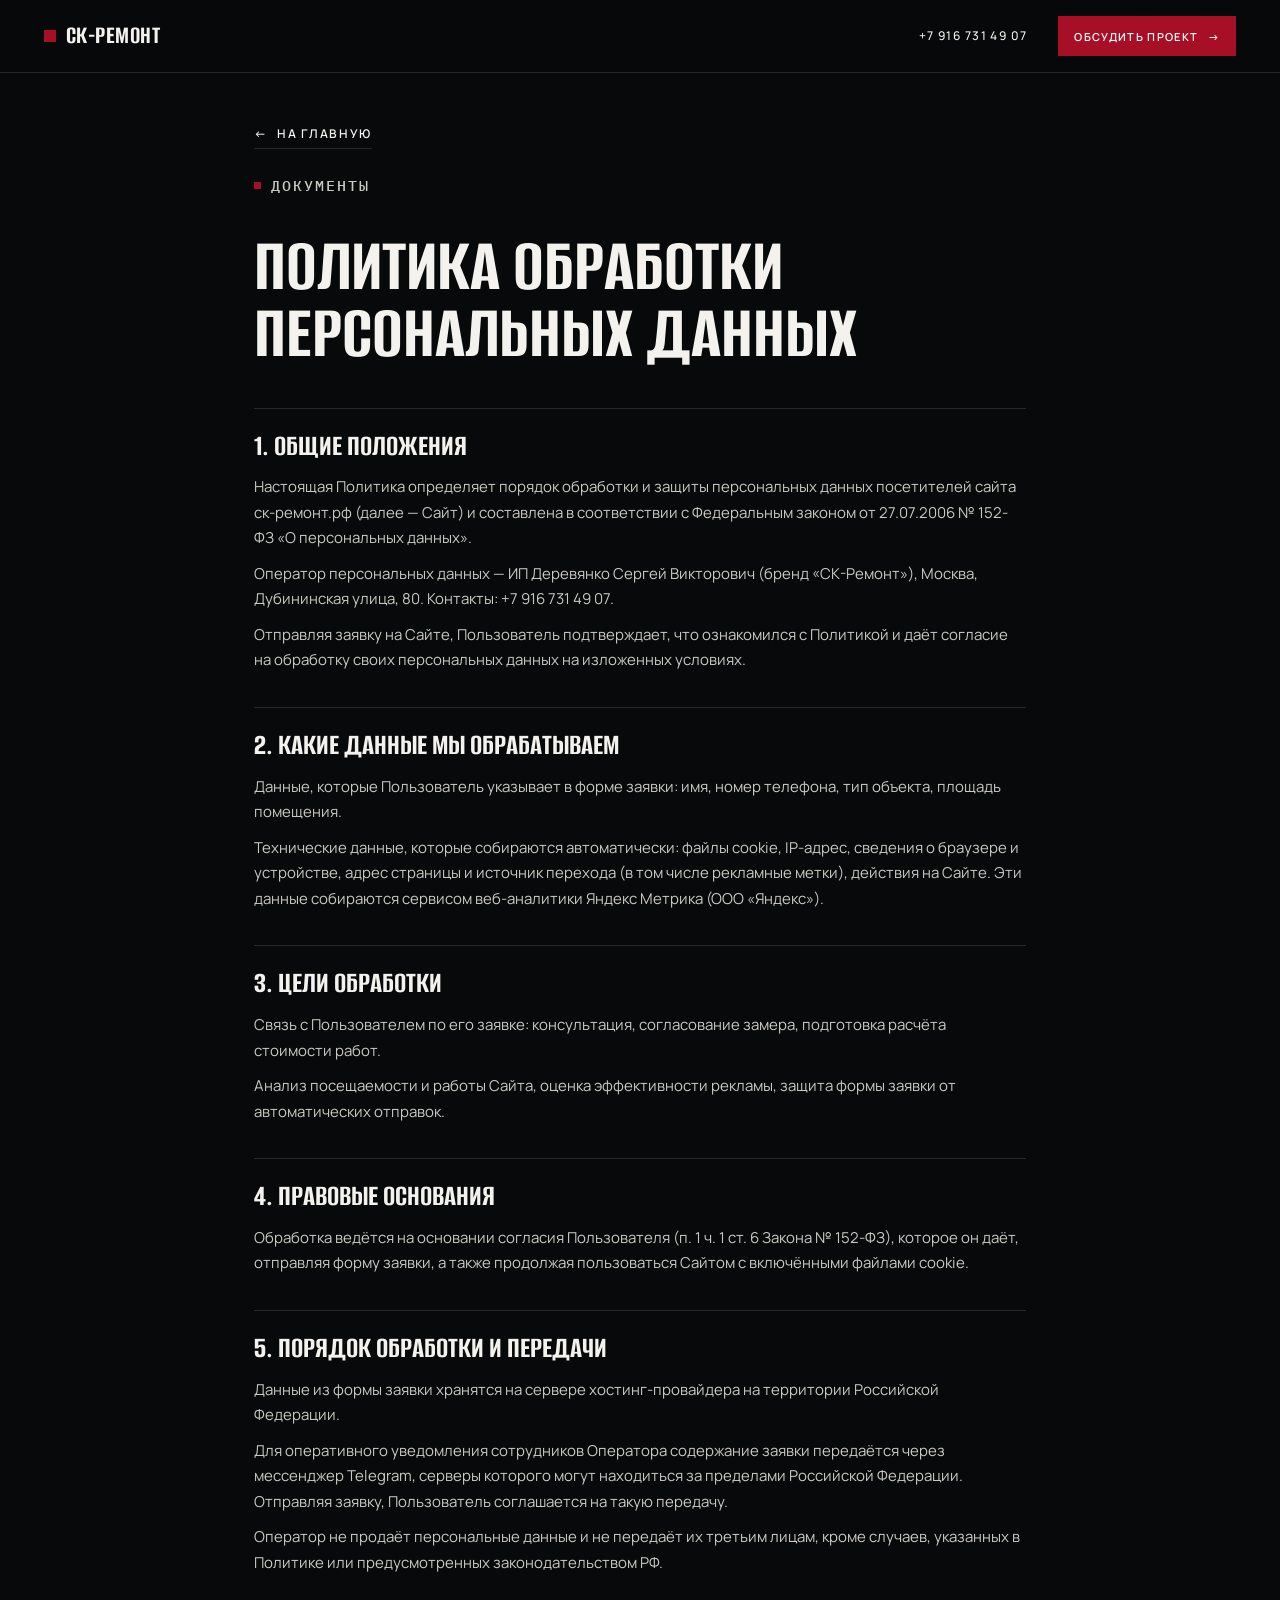
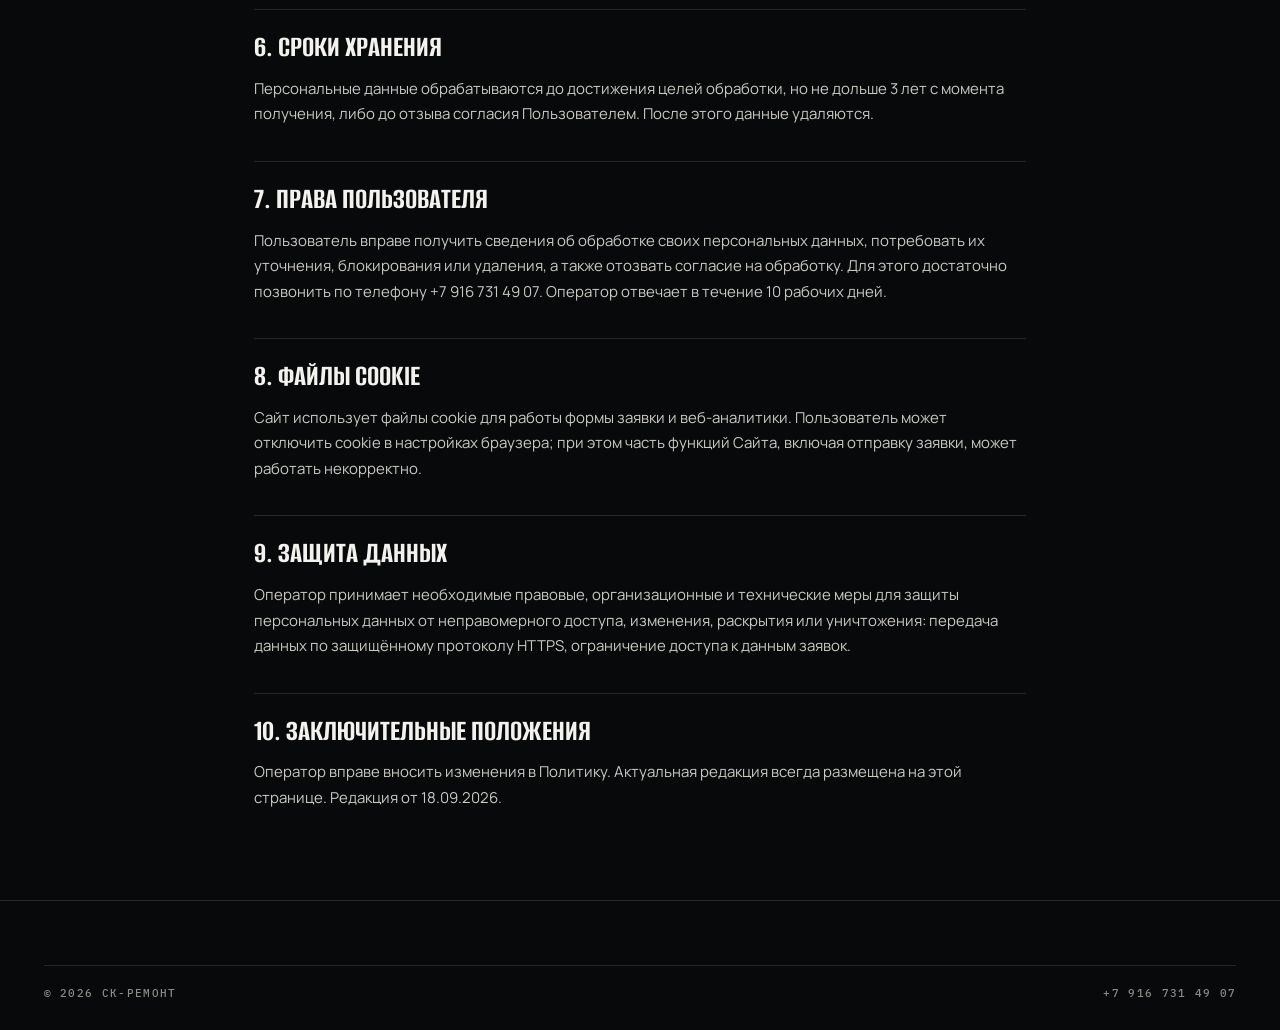
==== commit 26fb7913: "Бренд СК-Ремонт (ск-ремонт.рф): открыт для поиска, адрес Дубининская, 80 - главная, /msk/ и /spb/ бе" ====
--- a/politika.html
+++ b/politika.html
@@ -1,24 +1,24 @@
 <!doctype html><html lang="ru"><head><meta charset="utf-8"><meta name="viewport" content="width=device-width, initial-scale=1">
-<title>Политика обработки персональных данных — СК Деревянко</title>
+<title>Политика обработки персональных данных — СК-Ремонт</title>
 <meta name="robots" content="noindex, nofollow"><meta name="yandex" content="noindex, nofollow"><meta name="theme-color" content="#08090A">
 <link rel="icon" href="assets/img/favicon.svg" type="image/svg+xml">
 <link rel="preconnect" href="https://fonts.googleapis.com"><link rel="preconnect" href="https://fonts.gstatic.com" crossorigin>
 <link rel="stylesheet" href="https://fonts.googleapis.com/css2?family=Alumni+Sans:wght@700;800&family=Manrope:wght@400;500;600&family=IBM+Plex+Mono:wght@500&display=swap">
-<link rel="stylesheet" href="assets/css/site.css?v=5c4cd263">
+<link rel="stylesheet" href="assets/css/site.css?v=0305ba5c">
 </head><body class="policy-page">
-<header class="hdr solid"><div class="hdr-in"><a class="logo" href="./"><i></i><b>СК Деревянко</b></a><a class="hdr-tel" href="tel:+79167314907">+7 916 731 49 07</a><a class="btn btn-s" href="./#form">Обсудить проект <span>→</span></a></div></header>
+<header class="hdr solid"><div class="hdr-in"><a class="logo" href="./"><i></i><b>СК-Ремонт</b></a><a class="hdr-tel" href="tel:+79167314907">+7 916 731 49 07</a><a class="btn btn-s" href="./#form">Обсудить проект <span>→</span></a></div></header>
 <main class="policy"><a class="lnk" href="./"><span>←</span> На главную</a>
 <p class="lbl"><i></i>Документы</p><h1 class="mid">Политика обработки персональных данных</h1>
-<section><h2>1. Общие положения</h2><p>Настоящая Политика определяет порядок обработки и защиты персональных данных посетителей сайта ск-ремонт.рф (далее — Сайт) и составлена в соответствии с Федеральным законом от 27.07.2006 № 152-ФЗ «О персональных данных».</p><p>Оператор персональных данных — ИП Деревянко Сергей Викторович (СК Деревянко), Москва, Партийный переулок, 1, корп. 58, стр. 3. Контакты: info@sk-derevyanko.ru, +7 916 731 49 07.</p><p>Отправляя заявку на Сайте, Пользователь подтверждает, что ознакомился с Политикой и даёт согласие на обработку своих персональных данных на изложенных условиях.</p></section>
+<section><h2>1. Общие положения</h2><p>Настоящая Политика определяет порядок обработки и защиты персональных данных посетителей сайта ск-ремонт.рф (далее — Сайт) и составлена в соответствии с Федеральным законом от 27.07.2006 № 152-ФЗ «О персональных данных».</p><p>Оператор персональных данных — ИП Деревянко Сергей Викторович (бренд «СК-Ремонт»), Москва, Дубининская улица, 80. Контакты: +7 916 731 49 07.</p><p>Отправляя заявку на Сайте, Пользователь подтверждает, что ознакомился с Политикой и даёт согласие на обработку своих персональных данных на изложенных условиях.</p></section>
 <section><h2>2. Какие данные мы обрабатываем</h2><p>Данные, которые Пользователь указывает в форме заявки: имя, номер телефона, тип объекта, площадь помещения.</p><p>Технические данные, которые собираются автоматически: файлы cookie, IP-адрес, сведения о браузере и устройстве, адрес страницы и источник перехода (в том числе рекламные метки), действия на Сайте. Эти данные собираются сервисом веб-аналитики Яндекс Метрика (ООО «Яндекс»).</p></section>
 <section><h2>3. Цели обработки</h2><p>Связь с Пользователем по его заявке: консультация, согласование замера, подготовка расчёта стоимости работ.</p><p>Анализ посещаемости и работы Сайта, оценка эффективности рекламы, защита формы заявки от автоматических отправок.</p></section>
 <section><h2>4. Правовые основания</h2><p>Обработка ведётся на основании согласия Пользователя (п. 1 ч. 1 ст. 6 Закона № 152-ФЗ), которое он даёт, отправляя форму заявки, а также продолжая пользоваться Сайтом с включёнными файлами cookie.</p></section>
 <section><h2>5. Порядок обработки и передачи</h2><p>Данные из формы заявки хранятся на сервере хостинг-провайдера на территории Российской Федерации.</p><p>Для оперативного уведомления сотрудников Оператора содержание заявки передаётся через мессенджер Telegram, серверы которого могут находиться за пределами Российской Федерации. Отправляя заявку, Пользователь соглашается на такую передачу.</p><p>Оператор не продаёт персональные данные и не передаёт их третьим лицам, кроме случаев, указанных в Политике или предусмотренных законодательством РФ.</p></section>
 <section><h2>6. Сроки хранения</h2><p>Персональные данные обрабатываются до достижения целей обработки, но не дольше 3 лет с момента получения, либо до отзыва согласия Пользователем. После этого данные удаляются.</p></section>
-<section><h2>7. Права Пользователя</h2><p>Пользователь вправе получить сведения об обработке своих персональных данных, потребовать их уточнения, блокирования или удаления, а также отозвать согласие на обработку. Для этого достаточно направить запрос на info@sk-derevyanko.ru. Оператор отвечает в течение 10 рабочих дней.</p></section>
+<section><h2>7. Права Пользователя</h2><p>Пользователь вправе получить сведения об обработке своих персональных данных, потребовать их уточнения, блокирования или удаления, а также отозвать согласие на обработку. Для этого достаточно позвонить по телефону +7 916 731 49 07. Оператор отвечает в течение 10 рабочих дней.</p></section>
 <section><h2>8. Файлы cookie</h2><p>Сайт использует файлы cookie для работы формы заявки и веб-аналитики. Пользователь может отключить cookie в настройках браузера; при этом часть функций Сайта, включая отправку заявки, может работать некорректно.</p></section>
 <section><h2>9. Защита данных</h2><p>Оператор принимает необходимые правовые, организационные и технические меры для защиты персональных данных от неправомерного доступа, изменения, раскрытия или уничтожения: передача данных по защищённому протоколу HTTPS, ограничение доступа к данным заявок.</p></section>
 <section><h2>10. Заключительные положения</h2><p>Оператор вправе вносить изменения в Политику. Актуальная редакция всегда размещена на этой странице. Редакция от 18.09.2026.</p></section>
 </main>
-<footer class="ftr"><div class="ftr-bot"><span>© 2026 СК Деревянко</span><a href="tel:+79167314907">+7 916 731 49 07</a><a href="mailto:info@sk-derevyanko.ru">info@sk-derevyanko.ru</a></div></footer>
+<footer class="ftr"><div class="ftr-bot"><span>© 2026 СК-Ремонт</span><a href="tel:+79167314907">+7 916 731 49 07</a></div></footer>
 </body></html>
--- a/assets/css/site.css
+++ b/assets/css/site.css
@@ -1,5 +1,6 @@
-/* СК Деревянко — dark editorial architecture */
+/* СК-Ремонт — dark editorial architecture */
 :root{
+  --ico-tel:url("data:image/svg+xml,%3Csvg xmlns='http://www.w3.org/2000/svg' viewBox='0 0 24 24'%3E%3Cpath fill='%23000' d='M6.6 10.8a15.1 15.1 0 0 0 6.6 6.6l2.2-2.2c.3-.3.7-.4 1-.2 1.2.4 2.4.6 3.6.6.6 0 1 .4 1 1V20c0 .6-.4 1-1 1A17 17 0 0 1 3 4c0-.6.4-1 1-1h3.5c.6 0 1 .4 1 1 0 1.3.2 2.5.6 3.6.1.4 0 .8-.2 1l-2.3 2.2z'/%3E%3C/svg%3E");
   --bg:#08090A; --bg2:#141516; --tx:#F3F2EE; --tx2:#8B8B87; --line:rgba(255,255,255,.12);
   --red:#A70F27; --red2:#8E1023;
   --pad:clamp(16px,3.4vw,56px); --gap:clamp(12px,1.6vw,24px);
@@ -264,16 +265,16 @@
 .types label:hover span{border-color:rgba(255,255,255,.36);color:var(--tx)}
 .types input:checked+span{border-color:var(--red);color:var(--tx);background:rgba(167,15,39,.14)}
 .types input:focus-visible+span{outline:1px solid var(--red);outline-offset:3px}
+.form-act{grid-column:1/-1;display:flex;align-items:center;gap:24px;flex-wrap:wrap;margin-top:8px}
+.consent{font-size:12px;color:var(--tx2);max-width:36ch;line-height:1.5}
+.consent a{border-bottom:1px solid var(--line)}
+.hp{position:absolute;left:-9999px;width:1px;height:1px;overflow:hidden}
 .capf{grid-column:1/-1}
 .cap-row{display:flex;align-items:center;gap:12px;flex-wrap:wrap}
 .cap-img{display:block;width:160px;height:52px;border:1px solid var(--line)}
 .cap-new{width:52px;height:52px;border:1px solid var(--line);background:transparent;color:var(--tx);font-size:22px;cursor:pointer;transition:.3s}
 .cap-new:hover{border-color:var(--red)}
 .cap-row input{flex:1;min-width:140px;max-width:220px;letter-spacing:.2em;text-transform:uppercase}
-.form-act{grid-column:1/-1;display:flex;align-items:center;gap:24px;flex-wrap:wrap;margin-top:8px}
-.consent{font-size:12px;color:var(--tx2);max-width:36ch;line-height:1.5}
-.consent a{border-bottom:1px solid var(--line)}
-.hp{position:absolute;left:-9999px;width:1px;height:1px;overflow:hidden}
 .form-msg{grid-column:1/-1;font-size:15px;min-height:1.5em}
 .form-msg.ok{color:var(--tx)}.form-msg.bad{color:#ff6b7d}
 .lead.sending button{opacity:.6;pointer-events:none}
@@ -334,13 +335,21 @@
 @media (hover:hover) and (pointer:fine){[data-view],[data-view] .card-open{cursor:none}}
 
 /* ── мобильная кнопка заявки ─────────────────────────────── */
-.m-cta{display:none}
+.m-bar{display:none}
 @media (max-width:900px){
-  .m-cta{display:flex;align-items:center;justify-content:space-between;position:fixed;left:12px;right:12px;bottom:calc(12px + env(safe-area-inset-bottom));
-    z-index:40;height:56px;padding:0 22px;background:var(--red);color:#fff;font:600 13px/1 var(--body);letter-spacing:.12em;text-transform:uppercase;
-    box-shadow:0 10px 30px rgba(0,0,0,.45);transition:transform .45s var(--ease),opacity .3s}
-  .m-cta.off{transform:translateY(calc(100% + 24px));opacity:0;pointer-events:none}
-  .menu-open .m-cta{display:none}
+  .m-bar{display:grid;grid-template-columns:auto 1fr;gap:8px;position:fixed;left:12px;right:12px;bottom:calc(12px + env(safe-area-inset-bottom));
+    z-index:40;transition:transform .45s var(--ease),opacity .3s}
+  .m-bar.off{transform:translateY(calc(100% + 24px));opacity:0;pointer-events:none}
+  .menu-open .m-bar{display:none}
+  .m-call,.m-lead{display:flex;align-items:center;justify-content:center;height:56px;border:0;
+    font:600 13px/1 var(--body);letter-spacing:.12em;text-transform:uppercase;box-shadow:0 10px 30px rgba(0,0,0,.45)}
+  .m-call{width:56px;padding:0;background:#fff;color:var(--bg);text-decoration:none}
+  .m-call span{position:absolute;width:1px;height:1px;overflow:hidden;clip:rect(0 0 0 0);white-space:nowrap}
+  .m-call::before{content:"";width:22px;height:22px;background:currentColor;
+    -webkit-mask:var(--ico-tel) center/contain no-repeat;mask:var(--ico-tel) center/contain no-repeat}
+  .m-lead{gap:10px;padding:0 18px;background:var(--red);color:#fff;cursor:pointer}
+  .m-lead span{transition:transform .3s var(--ease)}
+  .m-lead:active span{transform:translateX(4px)}
   .ftr{padding-bottom:calc(96px + env(safe-area-inset-bottom))}
 }
 
@@ -466,3 +475,51 @@
 .policy p{color:#c9c8c3;font-size:15px;line-height:1.7;margin-bottom:10px}
 .policy-page .ftr{padding-top:0}
 @media (max-width:600px){.policy{padding-top:96px}.policy-page .hdr .btn-s{display:none}.policy-page .hdr-tel{display:inline}}
+
+/* ── анимации в карточках дизайн-проектов (embed.css из sk-remont-animations) ── */
+#services .svc-design .sk-service-art {
+  height: clamp(185px, 18vw, 235px);
+}
+
+#services .svc-design .sk-service-art > img {
+  display: block;
+  width: auto;
+  height: 100%;
+  max-width: 100%;
+  object-fit: contain;
+  object-position: left center;
+}
+
+
+/* ── подтверждение заявки и модальное окно ─────────────────── */
+.lead-wrap-done{grid-column:6/13}
+.lead-done{padding:38px 32px;border:1px solid var(--red);background:rgba(167,15,39,.06)}
+.lead-done-mark{width:52px;height:52px;margin:0 0 20px;display:flex;align-items:center;justify-content:center;
+  border-radius:50%;background:var(--red);color:#fff;font-size:26px;line-height:1}
+.lead-done h3{margin:0 0 10px;font:400 clamp(26px,3vw,38px)/1.05 var(--disp);letter-spacing:-.02em}
+.lead-done p{margin:0;font-size:16px;color:var(--tx2)}
+.lead-done-alt{margin-top:16px!important;font-size:15px}
+.lead-done-alt a{color:var(--tx);border-bottom:1px solid var(--red)}
+
+.lm{width:min(520px,calc(100vw - 24px));max-height:calc(100dvh - 24px);padding:0;border:1px solid var(--line);
+  background:var(--bg);color:var(--tx);overflow:auto;overscroll-behavior:contain}
+.lm::backdrop{background:rgba(0,0,0,.72);backdrop-filter:blur(3px)}
+.lm-in{padding:34px 32px 30px}
+.lm-x{position:absolute;top:14px;right:16px;background:transparent;border:0;color:var(--tx2);
+  font:600 11px/1 var(--body);letter-spacing:.14em;text-transform:uppercase;cursor:pointer;padding:8px}
+.lm-x:hover{color:var(--tx)}
+.lm h2{margin:12px 0 10px;font:400 clamp(28px,4vw,40px)/1.02 var(--disp);letter-spacing:-.02em}
+.lm-sub{margin:0 0 26px;font-size:15px;color:var(--tx2)}
+.lm .lead{display:grid;grid-template-columns:1fr;row-gap:22px}
+.lm .form-act{margin-top:4px}
+.lm .cap-row input{max-width:none}
+.lm-alt{margin:22px 0 0;padding-top:20px;border-top:1px solid var(--line);font-size:15px;color:var(--tx2)}
+.lm-alt a{color:var(--tx);border-bottom:1px solid var(--red);white-space:nowrap}
+.lm .lead-wrap-done{grid-column:auto}
+.lm:has(.lead-done) .lm-sub,.lm:has(.lead-done) .lm-alt{display:none}
+.lm .lead-done{padding:30px 24px}
+@media (max-width:600px){ .lm-in{padding:30px 20px 24px} .lm .lead-done{padding:26px 18px} }
+@media (prefers-reduced-motion:no-preference){
+  .lm[open]{animation:lm-in .32s var(--ease)}
+  @keyframes lm-in{from{opacity:0;transform:translateY(12px)}to{opacity:1;transform:none}}
+}
